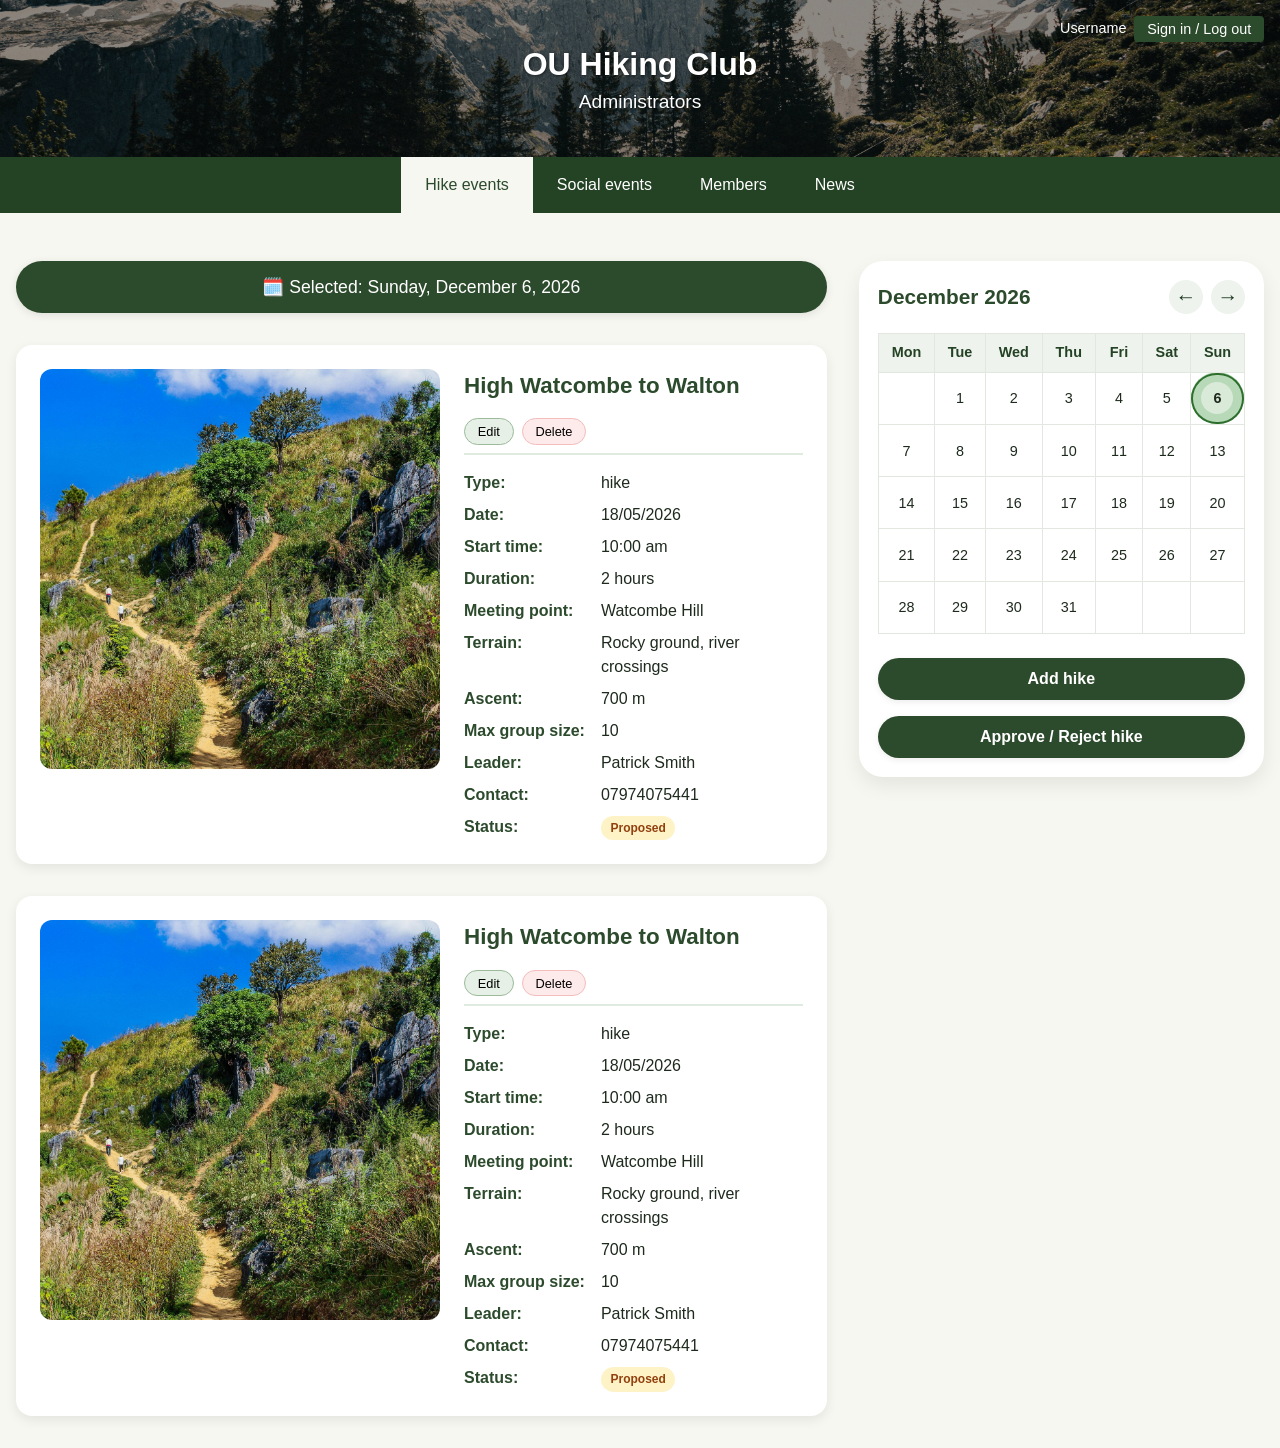
==== App/index.html @ bcfbe9d3 "Add files via upload" ====
<!DOCTYPE html>
<html lang="en">
<head>
    <meta charset="UTF-8">
    <meta name="viewport" content="width=device-width, initial-scale=1.0, viewport-fit=cover">
    <title>OU Hiking Club | Home</title>
    <link rel="stylesheet" href="style.css">
	<link rel="preload" as="image" href="./imgs/header.jpg" type="image/jpeg">
</head>
<body>
    <header>
        <div class="user-info">
            <span>Username</span>
            <button type="button" aria-label="Sign in or log out">Sign in / Log out</button>
        </div>
        <button type="button" id="mobile-nav" aria-label="Navigation">☰</button>
        <div class="header-title">
            <h1>OU Hiking Club</h1>
            <h2>Administrators</h2>
        </div>
        <button type="button" id="options" aria-label="Options">⋮</button>
    </header>

    <nav>
        <a href="index.html" class="active">Hike events</a>
        <a href="social_events.html">Social events</a>
        <a href="members.html">Members</a>
        <a href="news.html">News</a>
    </nav>

    <main>
        <div class="main-layout">
            <!-- Karten-Container (früher events-list) -->
            <div class="cards-container">
                <div class="selected-date-header" id="selectedDateHeader">
                    <span>📅 Loading...</span>
                </div>
                <!-- Karte 1 (Hike) -->
                <article class="card">
                    <div class="event-image">
                        <img src="imgs/event1.jpg" alt="Hike-Watcombe-Walton">
                    </div>
                    <div class="event-content">
                        <div class="event-header">
                            <h3>High Watcombe to Walton</h3>
                            <div class="button-group" role="group" aria-label="Event actions">
                                <button type="button">Edit</button>
                                <button type="button">Delete</button>
                            </div>
                        </div>
                        <div class="event-details">
                            <dl>
                                <dt>Type:</dt><dd>hike</dd>
                                <dt>Date:</dt><dd>18/05/2026</dd>
                                <dt>Start time:</dt><dd>10:00 am</dd>
                                <dt>Duration:</dt><dd>2 hours</dd>
                                <dt>Meeting point:</dt><dd>Watcombe Hill</dd>
                                <dt>Terrain:</dt><dd>Rocky ground, river crossings</dd>
                                <dt>Ascent:</dt><dd>700 m</dd>
                                <dt>Max group size:</dt><dd>10</dd>
                                <dt>Leader:</dt><dd>Patrick Smith</dd>
                                <dt>Contact:</dt><dd>07974075441</dd>
                                <dt>Status:</dt><dd><span class="status">Proposed</span></dd>
                            </dl>
                        </div>
                    </div>
                </article>

                <!-- Karte 2 (Hike) -->
                <article class="card">
                    <div class="event-image">
                        <img src="imgs/event1.jpg" alt="Hike-Watcombe-Walton">
                    </div>
                    <div class="event-content">
                        <div class="event-header">
                            <h3>High Watcombe to Walton</h3>
                            <div class="button-group" role="group" aria-label="Event actions">
                                <button type="button">Edit</button>
                                <button type="button">Delete</button>
                            </div>
                        </div>
                        <div class="event-details">
                            <dl>
                                <dt>Type:</dt><dd>hike</dd>
                                <dt>Date:</dt><dd>18/05/2026</dd>
                                <dt>Start time:</dt><dd>10:00 am</dd>
                                <dt>Duration:</dt><dd>2 hours</dd>
                                <dt>Meeting point:</dt><dd>Watcombe Hill</dd>
                                <dt>Terrain:</dt><dd>Rocky ground, river crossings</dd>
                                <dt>Ascent:</dt><dd>700 m</dd>
                                <dt>Max group size:</dt><dd>10</dd>
                                <dt>Leader:</dt><dd>Patrick Smith</dd>
                                <dt>Contact:</dt><dd>07974075441</dd>
                                <dt>Status:</dt><dd><span class="status">Proposed</span></dd>
                            </dl>
                        </div>
                    </div>
                </article>
            </div>

            <!-- Kalender-Sidebar (unverändert) -->
            <aside class="calendar-sidebar">
                <div class="calendar">
                    <div id="calendar"></div>
                    <div class="action-btn-group">
                        <button type="button" class="action-btn" onclick="window.location.href='./add_hike.html'">Add hike</button>
                        <button type="button" class="action-btn secondary" onclick="window.location.href='./placeholder.html'">Approve / Reject hike</button>
                    </div>
                </div>
            </aside>
        </div>
    </main>

    <script>
        // Mobile Navigation Toggle (identisch)
        const mobileNavBtn = document.getElementById('mobile-nav');
        const navMenu = document.querySelector('nav');
        function toggleMobileNav() {
            if (!navMenu) return;
            navMenu.classList.toggle('show');
            if (navMenu.classList.contains('show')) {
                navMenu.style.display = 'flex';
                navMenu.style.flexDirection = 'column';
                navMenu.style.alignItems = 'center';
            } else {
                navMenu.style.display = '';
            }
        }
        if (mobileNavBtn && navMenu) {
            mobileNavBtn.addEventListener('click', toggleMobileNav);
            const navLinks = navMenu.querySelectorAll('a');
            navLinks.forEach(link => {
                link.addEventListener('click', () => {
                    if (window.innerWidth <= 768) {
                        navMenu.classList.remove('show');
                        navMenu.style.display = '';
                    }
                });
            });
        }
        
        // Kalender-Logik (unverändert)
        let currentYear = new Date().getFullYear();
        let currentMonth = new Date().getMonth();
        let selectedDate = new Date();
        const calendarContainer = document.getElementById('calendar');
        const selectedDateHeader = document.getElementById('selectedDateHeader');
        function formatDateForHeader(date) {
            if (!date) return '📅 No date selected — click any day on the calendar';
            const options = { weekday: 'long', year: 'numeric', month: 'long', day: 'numeric' };
            return `🗓️ Selected: ${date.toLocaleDateString(undefined, options)}`;
        }
        function updateHeader() {
            if (selectedDateHeader) {
                selectedDateHeader.innerHTML = `<span>${formatDateForHeader(selectedDate)}</span>`;
            }
        }
        function renderCalendar() {
            if (!calendarContainer) return;
            const firstDayOfMonth = new Date(currentYear, currentMonth, 1);
            let firstWeekday = firstDayOfMonth.getDay();
            let startOffset = (firstWeekday === 0) ? 6 : firstWeekday - 1;
            const daysInMonth = new Date(currentYear, currentMonth + 1, 0).getDate();
            const weekdays = ['Mon', 'Tue', 'Wed', 'Thu', 'Fri', 'Sat', 'Sun'];
            const monthNames = ['January', 'February', 'March', 'April', 'May', 'June', 'July', 'August', 'September', 'October', 'November', 'December'];
            const today = new Date();
            const todayYear = today.getFullYear();
            const todayMonth = today.getMonth();
            const todayDate = today.getDate();
            let html = `<div class="calendar-header"><h3>${monthNames[currentMonth]} ${currentYear}</h3><div class="month-nav"><button type="button" id="prevMonthBtn">←</button><button type="button" id="nextMonthBtn">→</button></div></div><table><thead><tr>`;
            for (let wd of weekdays) html += `<th>${wd}</th>`;
            html += `</tr></thead><tbody><tr>`;
            let dayCounter = 1;
            for (let i = 0; i < startOffset; i++) html += `<td class="empty-cell"></td>`;
            for (let i = startOffset; i < 7; i++) {
                if (dayCounter > daysInMonth) break;
                const isToday = (currentYear === todayYear && currentMonth === todayMonth && dayCounter === todayDate);
                const isSelected = (selectedDate && selectedDate.getFullYear() === currentYear && selectedDate.getMonth() === currentMonth && selectedDate.getDate() === dayCounter);
                let additionalClass = '', spanClass = '';
                if (isToday) spanClass = 'today';
                if (isSelected) additionalClass = 'selected-date-cell';
                html += `<td class="calendar-day-cell ${additionalClass}" data-year="${currentYear}" data-month="${currentMonth}" data-day="${dayCounter}"><span class="${spanClass}">${dayCounter}</span></td>`;
                dayCounter++;
            }
            html += `</tr>`;
            while (dayCounter <= daysInMonth) {
                html += `<tr>`;
                for (let i = 0; i < 7; i++) {
                    if (dayCounter > daysInMonth) html += `<td class="empty-cell"></td>`;
                    else {
                        const isToday = (currentYear === todayYear && currentMonth === todayMonth && dayCounter === todayDate);
                        const isSelected = (selectedDate && selectedDate.getFullYear() === currentYear && selectedDate.getMonth() === currentMonth && selectedDate.getDate() === dayCounter);
                        let additionalClass = '', spanClass = '';
                        if (isToday) spanClass = 'today';
                        if (isSelected) additionalClass = 'selected-date-cell';
                        html += `<td class="calendar-day-cell ${additionalClass}" data-year="${currentYear}" data-month="${currentMonth}" data-day="${dayCounter}"><span class="${spanClass}">${dayCounter}</span></td>`;
                        dayCounter++;
                    }
                }
                html += `</tr>`;
            }
            html += `</tbody></table>`;
            calendarContainer.innerHTML = html;
            document.getElementById('prevMonthBtn')?.addEventListener('click', (e) => { e.stopPropagation(); changeMonth(-1); });
            document.getElementById('nextMonthBtn')?.addEventListener('click', (e) => { e.stopPropagation(); changeMonth(1); });
            attachDateSelectionEvents();
        }
        function attachDateSelectionEvents() {
            document.querySelectorAll('.calendar-day-cell').forEach(cell => {
                cell.removeEventListener('click', handleDayClick);
                cell.addEventListener('click', handleDayClick);
            });
        }
        function handleDayClick(event) {
            let targetCell = event.currentTarget;
            if (!targetCell?.dataset.year) return;
            const year = parseInt(targetCell.dataset.year), month = parseInt(targetCell.dataset.month), day = parseInt(targetCell.dataset.day);
            const newSelected = new Date(year, month, day);
            if (isNaN(newSelected.getTime())) return;
            selectedDate = newSelected;
            updateHeader();
            renderCalendar();
        }
        function changeMonth(delta) {
            let newMonth = currentMonth + delta, newYear = currentYear;
            if (newMonth < 0) { newMonth = 11; newYear--; }
            else if (newMonth > 11) { newMonth = 0; newYear++; }
            currentYear = newYear; currentMonth = newMonth;
            if (selectedDate && (selectedDate.getFullYear() !== currentYear || selectedDate.getMonth() !== currentMonth)) selectedDate = null;
            updateHeader();
            renderCalendar();
        }
        selectedDate = new Date();
        updateHeader();
        renderCalendar();
    </script>
</body>
</html>
---- App/style.css ----
/* ===== GLOBAL RESET ===== */
* {
    box-sizing: border-box;
    margin: 0;
    padding: 0;
}

body {
    font-family: 'Inter', Arial, sans-serif;
    background-color: #f5f7f0;
    color: #1e2a1e;
    line-height: 1.5;
    font-size: 16px;
}

/* HEADER */
header {
    background-image: url('./imgs/header.jpg');
    background-size: cover;
    background-position: center 30%;
    background-repeat: no-repeat;
    padding: 1rem;
    text-align: center;
    position: relative;
    color: white;
    background-color: #1e3a1e; /* Fallback-Farbe */
}
header::before {
    content: '';
    position: absolute;
    top: 0;
    left: 0;
    right: 0;
    bottom: 0;
    background: rgba(0, 0, 0, 0.45);
    z-index: 1;
}
header > * {
    position: relative;
    z-index: 2;
}
header h1 {
    margin: 1.5rem 0 0 0;
    font-size: 2rem;
    color: white;
    text-shadow: 1px 1px 3px rgba(0,0,0,0.5);
}
header h2 {
    margin: 0 0 1.5rem 0;
    font-weight: normal;
    font-size: 1.2rem;
    color: white;
    text-shadow: 1px 1px 2px rgba(0,0,0,0.5);
}
.user-info {
    position: absolute;
    top: 1rem;
    right: 1rem;
    display: flex;
    gap: 0.5rem;
    align-items: center;
    z-index: 3;
    font-size: 0.9rem;
}
.user-info button {
    background-color: #2c4a2c;
    color: white;
    border: none;
    padding: 0.3rem 0.8rem;
    border-radius: 0.25rem;
    cursor: pointer;
    font-size: 0.9rem;
}
.user-info button:hover {
    background-color: #1e331e;
}

#mobile-nav,
#options {
    display: none;
}

/* NAVIGATION */
nav {
    background-color: #244224;
    display: flex;
    justify-content: center;
    flex-wrap: wrap;
}
nav a {
    color: white;
    padding: 1rem 1.5rem;
    text-decoration: none;
    transition: background-color 0.3s ease;
    font-size: 1rem;
}
nav a:hover,
nav a.active {
    background-color: #f5f7f0;
    color: #2c4a2c;
}

/* MAIN */
main {
    max-width: 90rem;
    margin: 0 auto;
    padding: 2rem 1rem;
}

/* ===== LAYOUT ===== */
.main-layout {
    display: flex;
    gap: 2rem;
    margin-top: 1rem;
}
.cards-container {
    flex: 4;
    display: flex;
    flex-direction: column;
    gap: 2rem;
}
.calendar-sidebar {
    flex: 2;
    min-width: 16rem;
    display: flex;
    flex-direction: column;
}

/* SELECTED DATE HEADER */
.selected-date-header {
    background: #2c4a2c;
    color: white;
    padding: 0.8rem 1.5rem;
    border-radius: 2.5rem;
    box-shadow: 0 0.125rem 0.5rem rgba(0,0,0,0.1);
    text-align: center;
    font-size: 1.1rem;
    font-weight: 500;
}
.selected-date-header span {
    display: inline-block;
}

/* ===== BASIS-KARTE (.card) ===== */
.card {
    background: white;
    border-radius: 1rem;
    box-shadow: 0 0.25rem 0.75rem rgba(0,0,0,0.08);
    display: flex;
    gap: 1.5rem;
    padding: 1.5rem;
    transition: transform 0.2s, box-shadow 0.2s;
}
.card:hover {
    transform: translateY(-0.125rem);
    box-shadow: 0 0.5rem 1.25rem rgba(0,0,0,0.12);
}

/* Bilder in Hike/Social-Karten */
.event-image {
    flex-shrink: 0;
    width: 25rem;
    height: 25rem;
    background-color: #e2e8e0;
    border-radius: 0.75rem;
    overflow: hidden;
}
.event-image img {
    width: 100%;
    height: 100%;
    object-fit: cover;
    display: block;
}
.image-placeholder {
    width: 100%;
    height: 100%;
    display: flex;
    align-items: center;
    justify-content: center;
    text-align: center;
    color: #3a5a3a;
    font-size: 0.85rem;
}
.event-content {
    flex: 1;
}
.event-header {
    display: flex;
    justify-content: space-between;
    align-items: baseline;
    flex-wrap: wrap;
    gap: 1rem;
    margin-bottom: 1rem;
    border-bottom: 2px solid #e0ebe0;
    padding-bottom: 0.5rem;
}
.event-header h3 {
    font-size: 1.4rem;
    color: #2c4a2c;
    margin: 0;
}
.button-group {
    display: flex;
    gap: 0.5rem;
}
.button-group button {
    background-color: #f0f4f0;
    border: 1px solid #cbd5c0;
    padding: 0.3rem 0.8rem;
    border-radius: 1.25rem;
    cursor: pointer;
    font-size: 0.8rem;
    transition: all 0.2s;
}
.button-group button:first-child {
    background-color: #e6f0e6;
    border-color: #9bbb9b;
}
.button-group button:last-child {
    background-color: #fdeaea;
    border-color: #f5bcbc;
}
.button-group button:hover {
    filter: brightness(0.95);
    transform: scale(1.02);
}
.event-details dl {
    display: grid;
    grid-template-columns: auto 1fr;
    gap: 0.5rem 1rem;
}
.event-details dt {
    font-weight: 700;
    color: #2c4a2c;
}
.event-details dd {
    margin: 0;
}
.status {
    background-color: #fef3c7;
    color: #92400e;
    padding: 0.2rem 0.6rem;
    border-radius: 1.25rem;
    font-size: 0.75rem;
    font-weight: bold;
    display: inline-block;
}

/* ===== NEWS-KARTE (kein Bild) ===== */
.card--news .event-image {
    display: none;
}
.card--news .event-content {
    flex: 1;
}
.news-content p {
    margin-bottom: 1rem;
    line-height: 1.6;
}
.news-metadata {
    display: flex;
    flex-wrap: wrap;
    gap: 1rem 2rem;
    margin: 1rem 0 1.5rem;
    padding-top: 0.5rem;
    border-top: 1px solid #e0ebe0;
}
.news-metadata dl {
    display: grid;
    grid-template-columns: auto 1fr;
    gap: 0.3rem 0.8rem;
    margin: 0;
    font-size: 0.9rem;
}
.news-metadata dt {
    font-weight: 700;
    color: #2c4a2c;
}
.news-metadata dd {
    margin: 0;
}
.card--news .member-footer {
    margin-top: 0;
    padding-top: 0;
    border-top: none;
    justify-content: flex-end;
}

/* ===== MITGLIEDER-KARTE ===== */
.card--member {
    flex-direction: column;
}
.member-details {
    display: flex;
    gap: 2rem;
    flex-wrap: wrap;
}
.member-details dl {
    flex: 1;
    display: grid;
    grid-template-columns: auto 1fr;
    gap: 0.5rem 1rem;
    margin: 0;
}
.member-details dt {
    font-weight: 700;
    color: #2c4a2c;
}
.member-details dd {
    margin: 0;
}
.member-footer {
    display: flex;
    justify-content: space-between;
    align-items: center;
    margin-top: 1.5rem;
    padding-top: 0.75rem;
    border-top: 2px solid #e0ebe0;
}
.active-checkbox {
    display: flex;
    align-items: center;
    gap: 0.4rem;
    font-size: 0.9rem;
    font-weight: 500;
    color: #2c4a2c;
}
.active-checkbox input {
    width: 1.1rem;
    height: 1.1rem;
    cursor: pointer;
}
.member-footer .button-group button {
    background-color: #e6f0e6;
    border-color: #9bbb9b;
}
.member-footer .button-group button:hover {
    filter: brightness(0.95);
    transform: scale(1.02);
}

/* ===== KALENDER ===== */
.calendar {
    background: white;
    border-radius: 1.5rem;
    padding: 1.2rem;
    box-shadow: 0 0.5rem 1.25rem rgba(0,0,0,0.08);
    top: 1rem;
}
.calendar-header {
    display: flex;
    justify-content: space-between;
    align-items: center;
    margin-bottom: 1.2rem;
    flex-wrap: wrap;
}
.calendar-header h3 {
    color: #2c4a2c;
    font-size: 1.3rem;
    font-weight: 600;
    margin: 0;
}
.month-nav {
    display: flex;
    gap: 0.5rem;
}
.month-nav button {
    background: #eef3ee;
    border: none;
    font-size: 1.3rem;
    width: 2.125rem;
    height: 2.125rem;
    border-radius: 2.5rem;
    cursor: pointer;
    font-weight: bold;
    color: #1e3a1e;
    transition: 0.2s;
}
.month-nav button:hover {
    background: #c8ddc8;
    transform: scale(1.02);
}
.calendar table {
    width: 100%;
    border-collapse: collapse;
    text-align: center;
}
.calendar th,
.calendar td {
    border: 1px solid #e2e8e0;
}
.calendar th {
    padding: 0.5rem;
    background-color: #eef3ee;
    font-weight: 600;
    color: #244224;
    font-size: 0.9rem;
}
.calendar td {
    padding: 0.6rem 0.2rem;
    cursor: pointer;
    transition: background 0.2s;
}
.calendar td:hover {
    background-color: #e9f3e9;
}
.calendar td span {
    display: inline-block;
    width: 2rem;
    line-height: 2rem;
    border-radius: 2rem;
    font-size: 0.9rem;
}
.today {
    background-color: #d9ead9;
    font-weight: bold;
    border-radius: 50%;
}
.selected-date-cell {
    background-color: #b8d9b8 !important;
    border-radius: 2rem;
    font-weight: 800;
    box-shadow: inset 0 0 0 2px #2c6e2c;
}

/* ===== SIDEBAR BUTTONS ===== */
.action-btn-group {
    display: flex;
    flex-direction: column;
    gap: 1rem;
    margin-top: 1.5rem;
    width: 100%;
}
.action-btn {
    background-color: #2c4a2c;
    color: white;
    border: none;
    width: 100%;
    padding: 0.75rem 1rem;
    font-size: 1rem;
    font-weight: 600;
    border-radius: 2.5rem;
    cursor: pointer;
    transition: all 0.2s ease;
    font-family: inherit;
    box-shadow: 0 2px 6px rgba(0,0,0,0.08);
    display: flex;
    align-items: center;
    justify-content: center;
    gap: 0.5rem;
}
.action-btn:hover {
    background-color: #1e3a1e;
    transform: translateY(-2px);
    box-shadow: 0 6px 12px rgba(0,0,0,0.1);
}
.action-btn:active {
    transform: translateY(1px);
}

/* ===== ADMIN-PANEL (rechte Spalte) ===== */
.admin-panel {
    background: white;
    border-radius: 1.5rem;
    padding: 1.5rem;
    box-shadow: 0 0.5rem 1.25rem rgba(0,0,0,0.08);
    top: 1rem;
}
.admin-panel h3 {
    color: #2c4a2c;
    font-size: 1.4rem;
    margin-bottom: 1.5rem;
    padding-left: 0;
    margin-left: 0;
    font-weight: 600;
    border-bottom: 2px solid #e0ebe0;
    padding-bottom: 0.5rem;
}
.admin-buttons {
    display: flex;
    flex-direction: column;
    gap: 1rem;
}

/* ===== FORMS ===== */
.forms-heading {
    font-size: 1.6rem;
    color: #2c4a2c;
    margin-bottom: 1.5rem;
    font-weight: 600;
    padding-left: 1rem;
    margin-left: 9rem;
}
form {
    background: white;
    border-radius: 1.5rem;
    padding: 2rem;
    box-shadow: 0 0.5rem 1.25rem rgba(0,0,0,0.08);
    max-width: 70rem;
    margin: 0 auto;
}
.form-columns {
    display: flex;
    gap: 2rem;
    flex-wrap: wrap;
}
.column {
    flex: 1;
    display: flex;
    flex-direction: column;
    gap: 1.2rem;
}
.small-field,
.full-field {
    display: flex;
    flex-direction: column;
    gap: 0.4rem;
}
.small-field label,
.full-field label {
    font-weight: 600;
    color: #2c4a2c;
    font-size: 0.9rem;
}
.small-field input,
.small-field select,
.full-field textarea {
    padding: 0.7rem 1rem;
    border: 1px solid #cbd5c0;
    border-radius: 0.75rem;
    font-family: inherit;
    font-size: 0.95rem;
    transition: border 0.2s, box-shadow 0.2s;
    background-color: #fefef7;
}
.small-field input[type="file"] {
    background-color: transparent;
    padding: 0;
    border: none;
}
::file-selector-button {
    background-color: #f0f4f0;
    border: 1px solid #cbd5c0;
    padding: 0.6rem 1.5rem;
    border-radius: 0.75rem;
    cursor: pointer;
    transition: all 0.2s;
    font-size: 0.9rem;
}
::file-selector-button:hover {
    background-color: #e2e8e0;
}
.small-field input:focus,
.small-field select:focus,
.full-field textarea:focus {
    outline: none;
    border-color: #2c4a2c;
    box-shadow: 0 0 0 3px rgba(44, 74, 44, 0.2);
}
.full-field {
    margin-top: 1rem;
}
textarea {
    resize: vertical;
    min-height: 8rem;
}
.buttons {
    display: flex;
    justify-content: center;
    gap: 1rem;
    margin-top: 2rem;
}
.buttons button {
    padding: 0.6rem 1.5rem;
    border-radius: 2rem;
    border: none;
    font-weight: 600;
    cursor: pointer;
    transition: all 0.2s;
    font-size: 0.9rem;
}
.buttons button[type="submit"] {
    background-color: #2c4a2c;
    color: white;
}
.buttons button[type="submit"]:hover {
    background-color: #1e331e;
    transform: translateY(-1px);
}
.buttons button[type="reset"] {
    background-color: #f0f4f0;
    border: 1px solid #cbd5c0;
    color: #1e2a1e;
}
.buttons button[type="reset"]:hover {
    background-color: #e2e8e0;
    transform: translateY(-1px);
}

/* ===== UPLOAD-BEREICH (generisch) ===== */
.upload-area {
    background: white;
    border-radius: 1.5rem;
    padding: 1.2rem;
    box-shadow: 0 0.5rem 1.25rem rgba(0,0,0,0.08);
    margin-bottom: 1.5rem;
}
.preview {
    width: 100%;
    aspect-ratio: 1 / 1;
    background-color: #e2e8e0;
    border-radius: 0.75rem;
    overflow: hidden;
    display: flex;
    align-items: center;
    justify-content: center;
    margin-bottom: 1rem;
}
.preview img {
    width: 100%;
    height: 100%;
    object-fit: cover;
}
.preview .placeholder {
    color: #3a5a3a;
    font-size: 0.9rem;
    text-align: center;
}
.upload-actions {
    display: flex;
    gap: 1rem;
    justify-content: center;
}
.upload-actions button {
    background-color: #f0f4f0;
    border: 1px solid #cbd5c0;
    padding: 0.5rem 1rem;
    border-radius: 2rem;
    cursor: pointer;
    font-size: 0.9rem;
    transition: all 0.2s;
}
.upload-actions button:hover {
    background-color: #e2e8e0;
    transform: translateY(-1px);
}

/* ===== RESPONSIVE ===== */
@media (max-width: 64rem) {
    .member-details {
        flex-direction: column;
        gap: 1rem;
    }
}
@media (max-width: 48rem) {
    .main-layout {
        flex-direction: column;
    }
    .calendar-sidebar {
        order: -1;
        margin-bottom: 1rem;
    }
    .card {
        flex-direction: column;
    }
    .event-image {
        width: 7.5rem;
        height: 7.5rem;
        align-self: flex-start;
    }
    .event-details dl {
        grid-template-columns: 1fr;
    }
    .event-header {
        flex-direction: column;
        align-items: flex-start;
    }
    .form-columns {
        flex-direction: column;
        gap: 1rem;
    }
    .buttons {
        justify-content: center;
        margin-top: 2rem;
        flex-wrap: wrap;
    }
    .buttons button {
        flex: 1 1 auto;
        min-width: 120px;
    }
    .calendar td span {
        width: 1.75rem;
        line-height: 1.75rem;
    }
    form {
        padding: 1.5rem;
    }
    main h3 {
        margin-left: 0;
        padding-left: 1rem;
    }
    .action-btn {
        padding: 0.7rem;
    }
    .member-footer {
        flex-direction: column;
        align-items: stretch;
        gap: 0.75rem;
    }
    .member-footer .button-group {
        justify-content: flex-end;
    }
    .calendar {
        overflow-x: auto;
        -webkit-overflow-scrolling: touch;
    }
    .calendar table {
        min-width: 280px;
    }
    .upload-area {
        margin-bottom: 1rem;
    }
}
@media (max-width: 30rem) {
    header {
        display: flex;
        justify-content: space-between;
        align-items: center;
        padding: 0.8rem;
    }
    .header-title {
        flex: 1;
        text-align: center;
    }
    header h1,
    header h2 {
        margin: 0;
        font-size: 1rem;
        color: white;
    }
    header h2 {
        font-size: 0.8rem;
    }
    .user-info,
    nav {
        display: none;
    }
    #mobile-nav,
    #options {
        display: inline-block;
        background: none;
        border: none;
        color: white;
        font-size: 1.5rem;
        padding: 0 0.4rem;
        cursor: pointer;
        z-index: 3;
    }
    .buttons button,
    input,
    select,
    textarea {
        width: 100%;
        font-size: 1rem;
    }
    .calendar th,
    .calendar td {
        padding: 0.3rem 0.1rem;
        font-size: 0.75rem;
    }
    .calendar td span {
        width: 1.625rem;
        line-height: 1.625rem;
    }
    form {
        padding: 1rem;
    }
    main h3 {
        margin-left: 0;
        padding-left: 0.5rem;
    }
    .forms-heading {
        margin-left: 0;
    }
    a {
        width: 100%;
    }
    .calendar table {
        font-size: 0.7rem;
    }
    .calendar td span {
        width: 1.6rem;
        line-height: 1.6rem;
    }
    .buttons {
        flex-direction: row;
        gap: 0.8rem;
    }
    .buttons button {
        padding: 0.5rem 1rem;
        font-size: 0.85rem;
    }
    .upload-actions button {
        padding: 0.4rem 0.8rem;
        font-size: 0.8rem;
    }
}
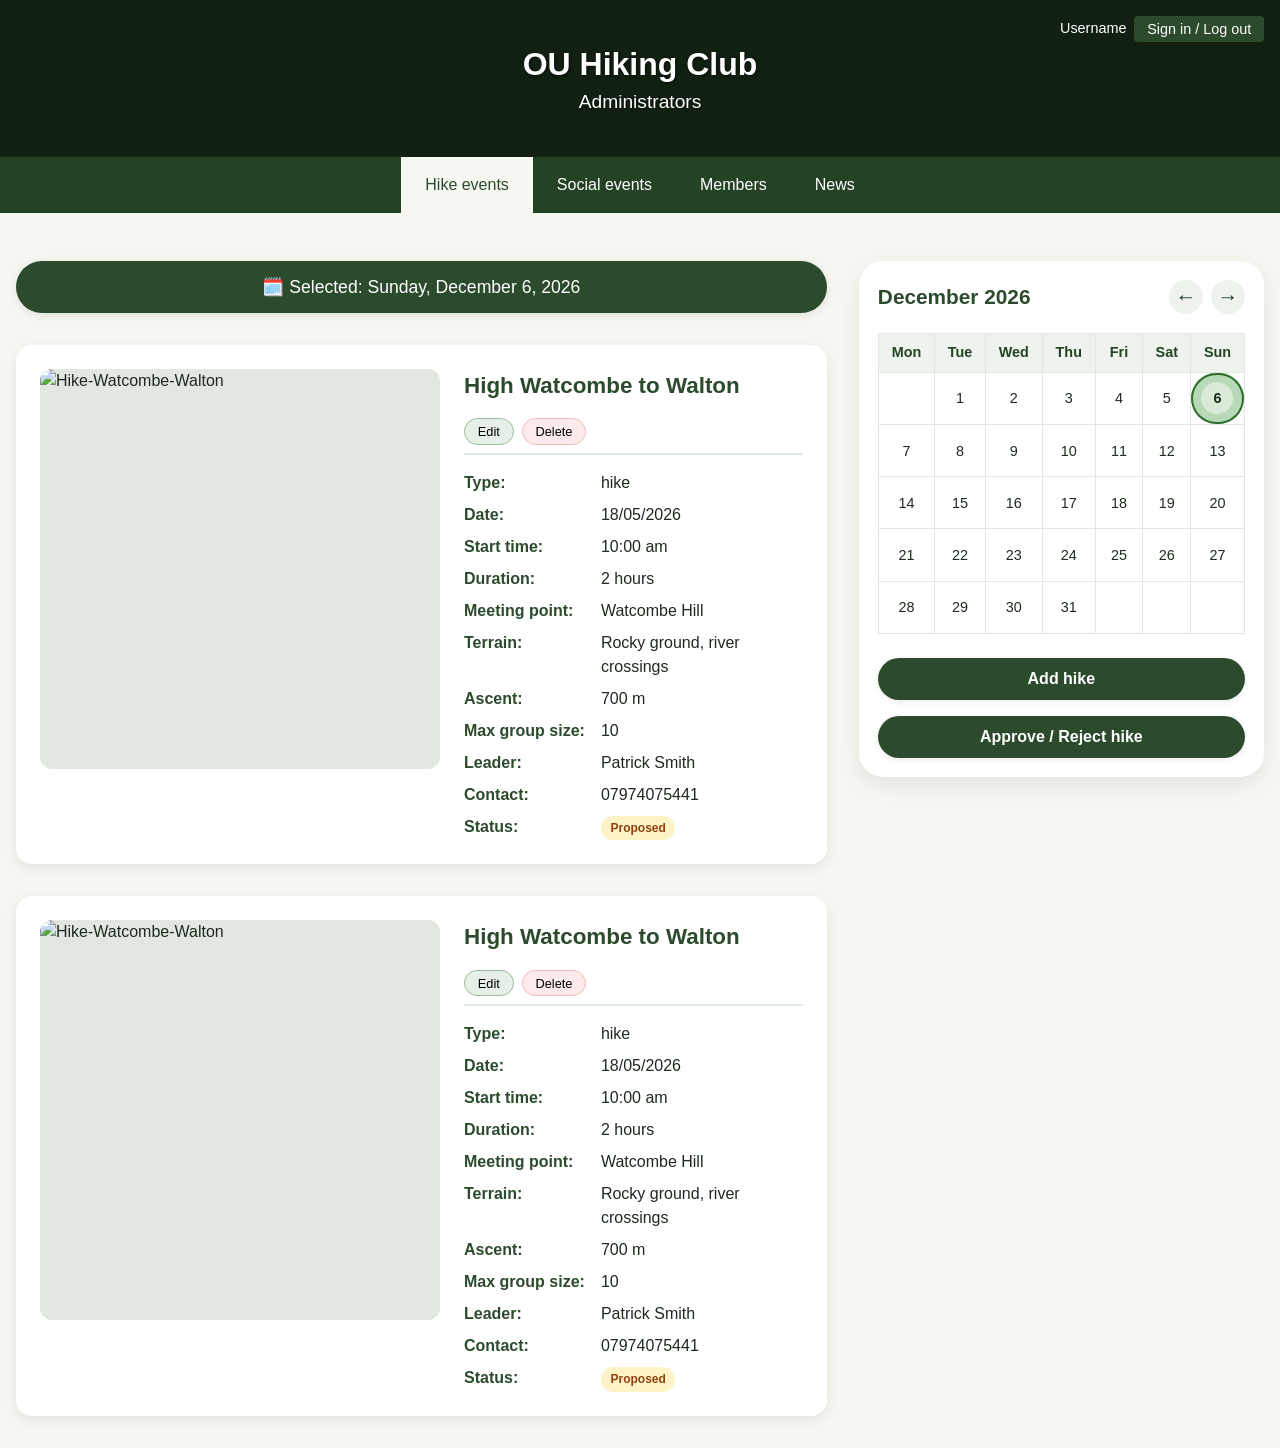
==== commit 50a2a711: "Add files via upload" ====
(no text change in the page or its own stylesheets)
